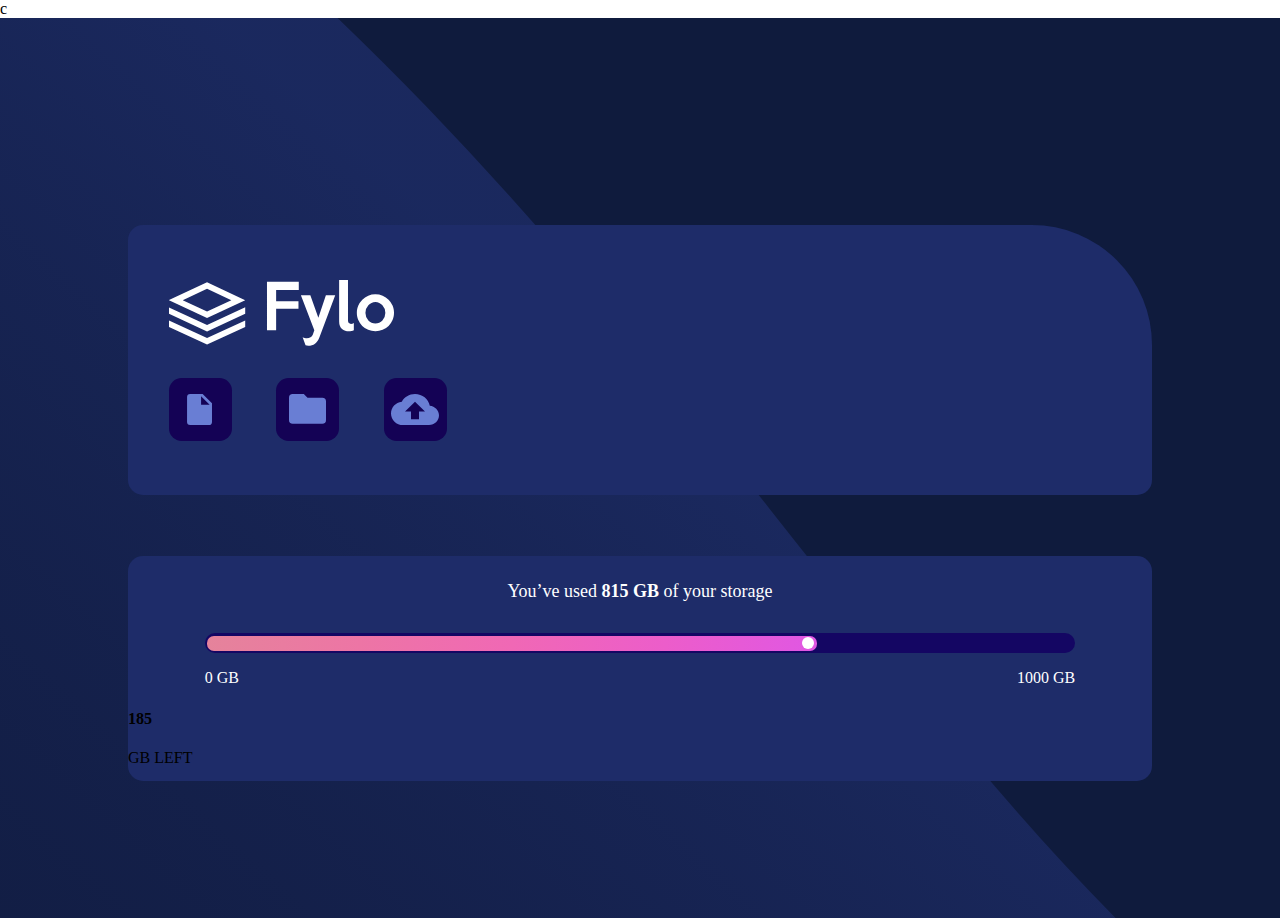
==== Fylo data storage component/index.html @ 9a6805ca "update" ====
c<!DOCTYPE html>
<html lang="en">
    <head>

      <meta charset="UTF-8">
      <meta name="viewport" content="width=device-width, initial-scale=1.0">
      <link rel="icon" type="image/png" sizes="32x32" href="./images/favicon-32x32.png">
      <link rel="stylesheet" href="css/styles.css">
      <title>Frontend Mentor | Fylo data storage component</title>

    </head>
    <body>
        <main>
            <div class="container">
                <div class="functions-web">
                    <div class="container-logo" ><img class="logo" src="images/logo.svg" alt=""></div>
                    <div class="container-icon" ><img class="icon" src="images/icon-document.svg" alt=""></div>
                    <div class="container-icon" ><img class="icon" src="images/icon-folder.svg" alt=""></div>
                    <div class="container-icon" ><img class="icon" src="images/icon-upload.svg" alt=""></div>
                </div>
                <div class="information-bar">
                    <p class="text-information">You’ve used <b>815 GB</b> of your storage</p>
                    <div class="container-charge-bar">
                        <div class="charge-bar">
                            <div class="charge-bar-circle"></div>
                        </div>
                    </div>
                    <div class="leyend-charge-bar-container"><p class="leyend-charge-bar">0 GB</p><p class="leyend-charge-bar">1000 GB</p></div>
                    <div class="description-bar">
                        <h4>185</h4><p>GB LEFT</p>
                    </div>
                </div>
            </div>
          <!-- <div class="attribution">
            Challenge by
            <a href="https://www.frontendmentor.io?ref=challenge" target="_blank">Frontend Mentor</a>. Coded by
            <a href="#">Your Name Here</a>.
        </div> -->
        </main>
    </body>
</html>
---- Fylo data storage component/css/styles.css ----
/* *, *::after, *::before {
    box-sizing: border-box;
} */

html, body {
    width: 100vw;
    margin: 0px 0px 0px 0px;
    padding: 0px 0px 0px 0px;
}
.attribution {
    font-size: 11px;
    text-align: center;
}
.attribution a {
    color: hsl(228, 45%, 44%);
}
main {
    background-image: url("../images/bg-mobile.svg");
    background-repeat: no-repeat;
    background-size: 100%;
    width: 100vw;
    height: 100vh;
    display: flex;
    flex-wrap: wrap;
    justify-content: space-evenly;
    align-items: center;
}
.container {
    width: 100%;
    height: 100vh;
}
.functions-web {
    background: #1e2c69;
    width: 80%;
    height: 30vh;
    border-radius: 15px;
    border-top-right-radius: 120px;
    margin: 23vh auto 20px auto;
    
}
.container-logo {
    /* background: cadetblue; */
    /* border: 2px solid red; */
    display: inline-block;
    width: 100%;
    height: 50%;
    margin-top: 2vh;
}
.logo{
    width: 25vh;
    /* border: 2px violet solid; */
    margin-top: 4vh;
    margin-left: 4.5vh;
}
.container-icon {
    /* border: 2px solid green; */
    background: rgb(20, 2, 85);
    display: inline-block;
    width: 7vh;
    height: 7vh;
    text-align: center;
    margin-left: 4.5vh;
    border-radius: 20%;
}
.icon {
    height: 50%;
    /* border: 2px solid pink; */
    margin: 25% auto 25% auto;
}



.information-bar {
    background: #1e2c69;
    width: 80%;
    height: 25vh;
    border-radius: 15px;
    margin: 0px auto 15vh auto;
    /* border: 1px solid yellow; */
}
.text-information{
    font-size: 18px;
    /* border: 1px solid red; */
    color: white;
    text-align: center;
    margin: 6% 5% 0px 5%;
    padding-top: 25px;
}

.container-charge-bar {
    /* border: 1px solid yellow; */
    background: rgb(20, 6, 99);
    width: 85%;
    height: 20px;
    border-radius: 10px;
    margin: 3% auto 1% auto;
    display: flex;
    align-items: center;
}
.charge-bar {
    /* border: 1px solid yellow; */
    background-image: linear-gradient(to right, #e5839b, #ed75a5, #f068b5, #ec5dca, #e057e3);
    width: 70%;
    height: 15px;
    border-radius: 7px;
    margin-left: 2.5px;
    display: flex;
    align-items: center;
    justify-content: flex-end;
}
.charge-bar-circle {
    width: 12.5px;
    height: 12.5px;
    border-radius: 6.25px;
    background: white;
    margin-right: 2.5px;
}
.leyend-charge-bar-container {
    width: 85%;
    height: 20px;
    /* border: 1px solid red; */
    margin: 1.5% auto;
    display: flex;
    justify-content: space-between;
}
.leyend-charge-bar {
    /* border: 1px solid white; */
    display: inline-block;
    margin: 0px 0px;
    color: white;
}
.description-bar {
    /* position: absolute;
    background: white;
    width: 43%;
    height: 10vh;
    border-radius: 15px; */
    /* margin: 0px auto 0px auto; */
    /* top: 73%;
    left: 28.5%; */
}
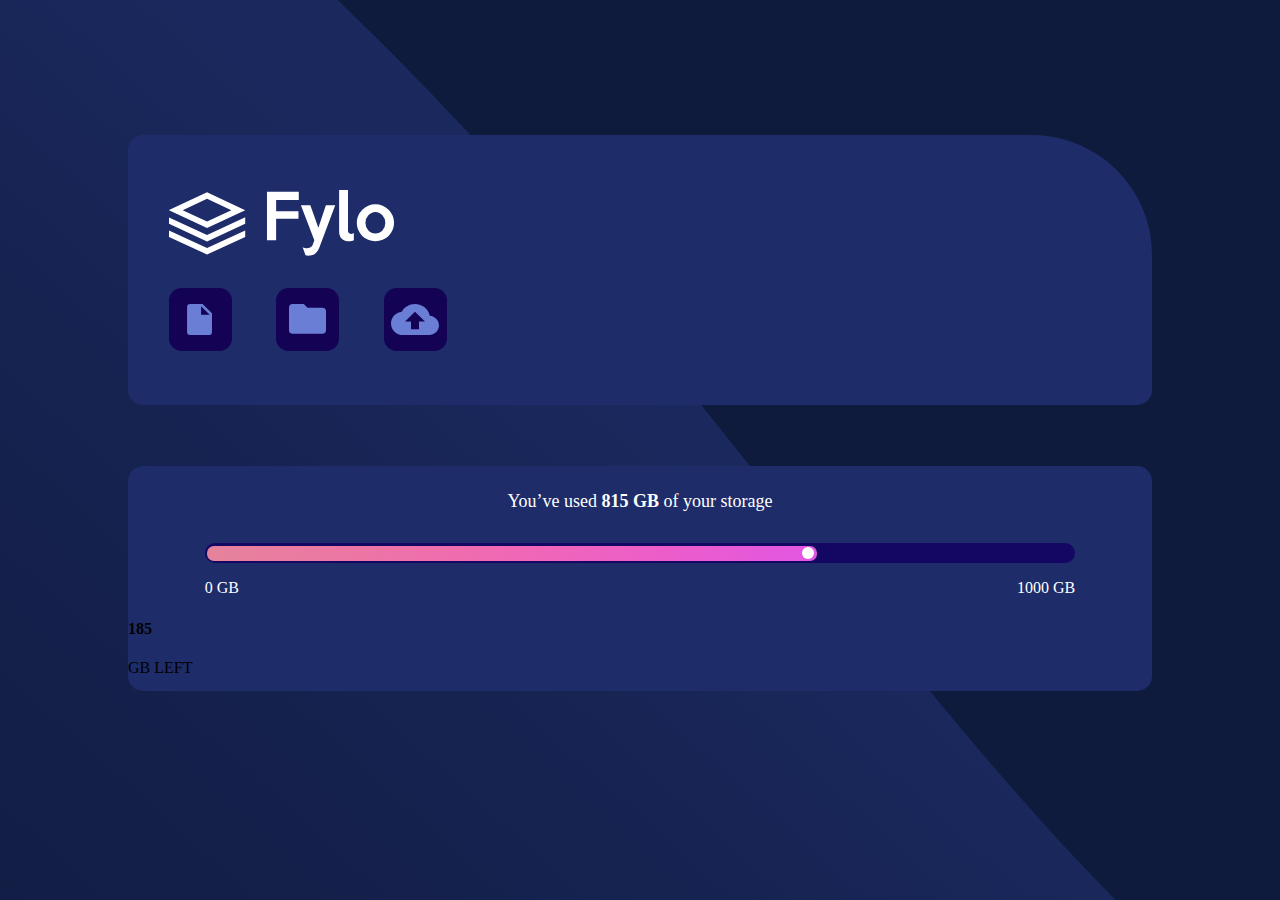
==== commit 9ae0f199: "update" ====
--- a/Fylo data storage component/index.html
+++ b/Fylo data storage component/index.html
@@ -1,4 +1,4 @@
- c<!DOCTYPE html>
+ <!DOCTYPE html>
 <html lang="en">
     <head>
 
--- a/Fylo data storage component/css/styles.css
+++ b/Fylo data storage component/css/styles.css
@@ -35,7 +35,7 @@
     height: 30vh;
     border-radius: 15px;
     border-top-right-radius: 120px;
-    margin: 23vh auto 20px auto;
+    margin: 15vh auto 20px auto;
     
 }
 .container-logo {
@@ -75,7 +75,7 @@
     width: 80%;
     height: 25vh;
     border-radius: 15px;
-    margin: 0px auto 15vh auto;
+    margin: 0px auto auto auto;
     /* border: 1px solid yellow; */
 }
 .text-information{
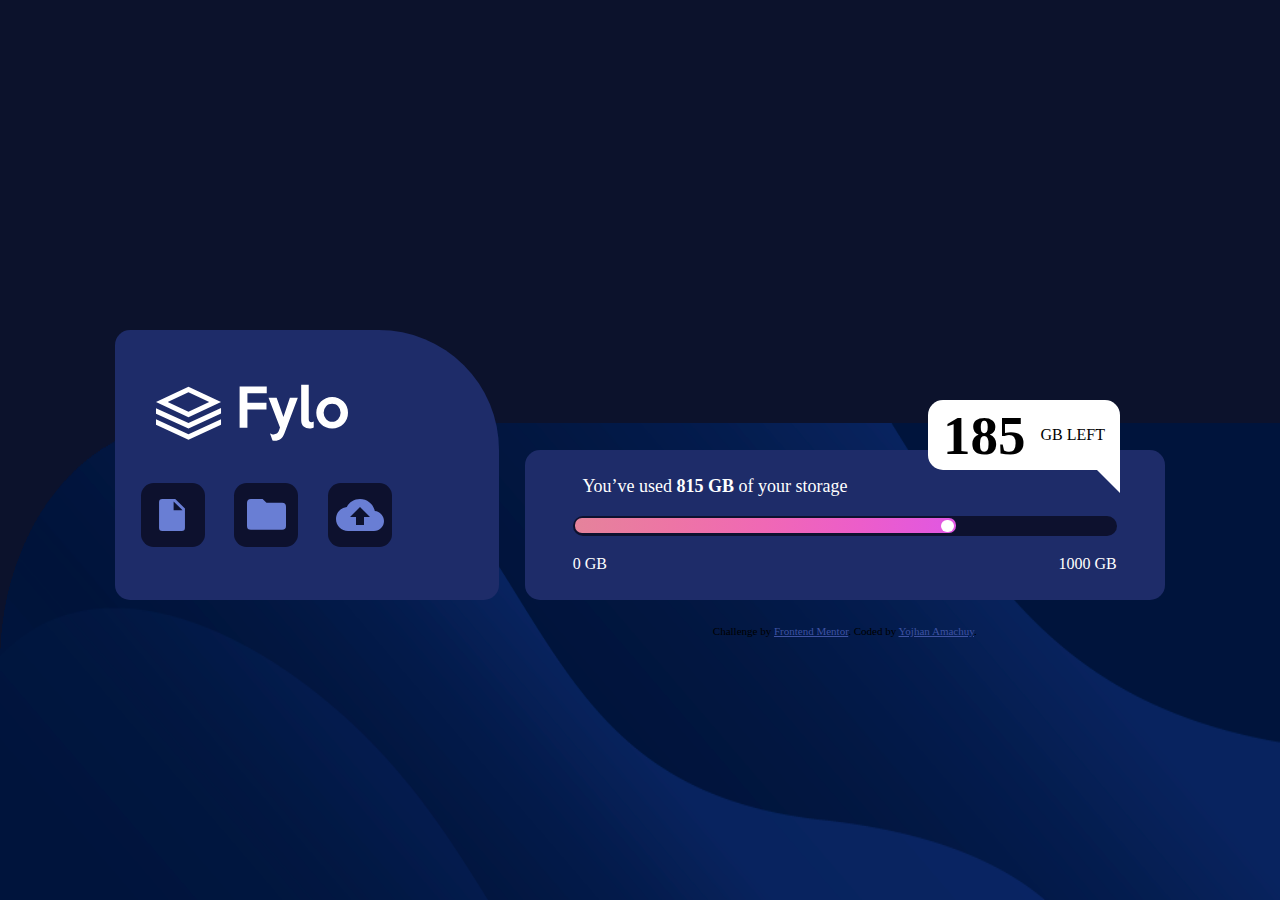
==== commit a47745f7: "update" ====
--- a/Fylo data storage component/index.html
+++ b/Fylo data storage component/index.html
@@ -27,15 +27,18 @@
                     </div>
                     <div class="leyend-charge-bar-container"><p class="leyend-charge-bar">0 GB</p><p class="leyend-charge-bar">1000 GB</p></div>
                     <div class="description-bar">
-                        <h4>185</h4><p>GB LEFT</p>
+                        <p class="text-description"><b class="text-data-storage">185 </b></p>
+                        <p class="text-description">GB LEFT</p>
+                    </div>
+                    <div class="triangle"></div>
+                    <div class="attribution">
+                        Challenge by
+                        <a href="https://www.frontendmentor.io?ref=challenge" target="_blank">Frontend Mentor</a>. Coded by
+                        <a href="#">Yojhan Amachuy</a>.
                     </div>
                 </div>
+                
             </div>
-          <!-- <div class="attribution">
-            Challenge by
-            <a href="https://www.frontendmentor.io?ref=challenge" target="_blank">Frontend Mentor</a>. Coded by
-            <a href="#">Your Name Here</a>.
-        </div> -->
         </main>
     </body>
 </html>--- a/Fylo data storage component/css/styles.css
+++ b/Fylo data storage component/css/styles.css
@@ -10,6 +10,7 @@
 .attribution {
     font-size: 11px;
     text-align: center;
+    margin: 50px auto;
 }
 .attribution a {
     color: hsl(228, 45%, 44%);
@@ -39,8 +40,6 @@
     
 }
 .container-logo {
-    /* background: cadetblue; */
-    /* border: 2px solid red; */
     display: inline-block;
     width: 100%;
     height: 50%;
@@ -48,13 +47,11 @@
 }
 .logo{
     width: 25vh;
-    /* border: 2px violet solid; */
     margin-top: 4vh;
     margin-left: 4.5vh;
 }
 .container-icon {
-    /* border: 2px solid green; */
-    background: rgb(20, 2, 85);
+    background: #0d112e;
     display: inline-block;
     width: 7vh;
     height: 7vh;
@@ -64,23 +61,21 @@
 }
 .icon {
     height: 50%;
-    /* border: 2px solid pink; */
     margin: 25% auto 25% auto;
 }
 
 
 
 .information-bar {
+    position: relative;
     background: #1e2c69;
     width: 80%;
-    height: 25vh;
+    height: 175px;
     border-radius: 15px;
     margin: 0px auto auto auto;
-    /* border: 1px solid yellow; */
 }
 .text-information{
     font-size: 18px;
-    /* border: 1px solid red; */
     color: white;
     text-align: center;
     margin: 6% 5% 0px 5%;
@@ -88,8 +83,7 @@
 }
 
 .container-charge-bar {
-    /* border: 1px solid yellow; */
-    background: rgb(20, 6, 99);
+    background: #0d112e;
     width: 85%;
     height: 20px;
     border-radius: 10px;
@@ -98,7 +92,6 @@
     align-items: center;
 }
 .charge-bar {
-    /* border: 1px solid yellow; */
     background-image: linear-gradient(to right, #e5839b, #ed75a5, #f068b5, #ec5dca, #e057e3);
     width: 70%;
     height: 15px;
@@ -118,24 +111,103 @@
 .leyend-charge-bar-container {
     width: 85%;
     height: 20px;
-    /* border: 1px solid red; */
     margin: 1.5% auto;
     display: flex;
     justify-content: space-between;
 }
 .leyend-charge-bar {
-    /* border: 1px solid white; */
     display: inline-block;
     margin: 0px 0px;
     color: white;
 }
 .description-bar {
-    /* position: absolute;
+    right: 20%;
+    bottom: -50px;
+    position: absolute;
     background: white;
-    width: 43%;
-    height: 10vh;
-    border-radius: 15px; */
-    /* margin: 0px auto 0px auto; */
-    /* top: 73%;
-    left: 28.5%; */
+    width: 60%;
+    height: 100px;
+    border-radius: 15px;
+    display: flex;
+    text-align: center;
+    align-items: center;
+    justify-content: space-evenly;
+}
+.text-data-storage {
+    font-size: 55px;
+    display: inline-block;
+    margin: 0px 0px;
+    color: black;
+}
+.text-description{
+    display: inline-block;
+}
+
+@media (min-width: 850px){
+    .container{
+        display: flex;
+        align-items: flex-end;
+        justify-content: center;
+    }
+    .functions-web {
+        width: 30%;
+        margin: 0 1% 300px 0;
+    }
+    .information-bar{
+        width: 50%;
+        margin: 0 0 300px 1%;
+    }
+    .logo {
+        width: 50%;
+    }
+    .container-icon {
+        margin-left: 2vw;
+        width: 5vw;
+        height: 5vw;
+    }
+    .text-information{
+        padding-top: 0px;
+        margin: 4% 2% 0px 9%;
+        text-align: justify;
+        font-size: 18px;
+    }
+    .container-charge-bar {
+        margin: 3% auto 3% auto;
+    }
+    .description-bar {
+        right: 7%;
+        top: -50px;
+        position: absolute;
+        background: white;
+        width: 30%;
+        height: 70px;
+        border-radius: 15px;
+        border-bottom-right-radius: 0px;
+        display: flex;
+        text-align: center;
+        align-items: center;
+        justify-content: space-evenly;
+    }
+    .information-bar {
+        height: 150px;
+    }
+    .triangle {
+        height: 0px;
+        width: 0px;
+        border-right: 12px solid white;
+        border-top: 12px solid white;
+        border-left: 12px solid transparent;
+        border-bottom: 12px solid transparent;
+        right: 7%;
+        top: 19px;
+        position: absolute;
+    }
+    main {
+        background-color: #0c122c;
+        background-image: url("../images/bg-desktop1.png");
+        background-repeat: no-repeat;
+        background-position: bottom;
+        background-position-y: 100%;
+        background-size: 100% 53%;
+    }
 }